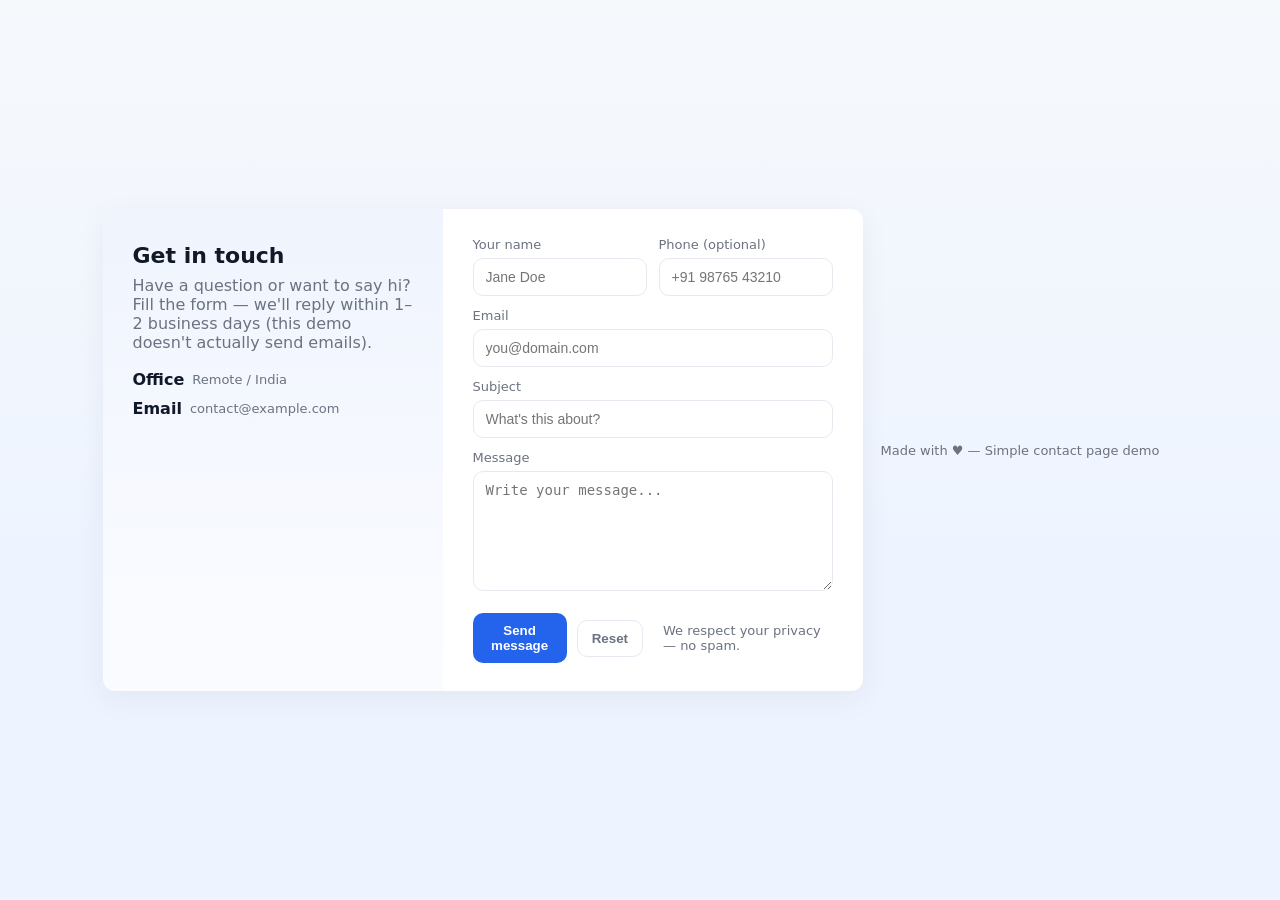
==== contact.html @ 79be1d79 "Create contact.html" ====
<!doctype html>
<html lang="en">
<head>
  <meta charset="utf-8" />
  <meta name="viewport" content="width=device-width, initial-scale=1" />
  <title>Contact Us — Simple Page</title>
  <style>
    :root{
      --bg:#f6f9fc;
      --card:#ffffff;
      --accent:#2463eb;
      --muted:#6b7280;
      --radius:12px;
      --maxw:760px;
      font-family: Inter, ui-sans-serif, system-ui, -apple-system, "Segoe UI", Roboto, "Helvetica Neue", Arial;
    }
    *{box-sizing:border-box}
    body{
      margin:0;
      background:linear-gradient(180deg,var(--bg),#eef4ff 60%);
      min-height:100vh;
      display:flex;
      align-items:center;
      justify-content:center;
      padding:40px 20px;
      color:#111827;
    }
    .card{
      width:100%;
      max-width:var(--maxw);
      background:var(--card);
      border-radius:var(--radius);
      box-shadow:0 8px 30px rgba(30,41,59,0.06);
      overflow:hidden;
      display:grid;
      grid-template-columns:1fr 420px;
    }
    @media (max-width:880px){
      .card{grid-template-columns:1fr;}
    }
    .info{
      padding:34px 30px;
      background:linear-gradient(180deg, rgba(36,99,235,0.07), rgba(36,99,235,0.02));
    }
    .info h1{margin:0 0 8px;font-size:22px}
    .info p{margin:0;color:var(--muted)}

    form{
      padding:28px 30px;
      display:flex;
      flex-direction:column;
      gap:12px;
    }
    .row{display:flex;gap:12px}
    .row .field{flex:1}
    label{
      font-size:13px;
      display:block;
      margin-bottom:6px;
      color:var(--muted);
    }
    input[type="text"], input[type="email"], textarea, input[type="tel"]{
      width:100%;
      padding:10px 12px;
      border:1px solid #e6e9ef;
      border-radius:10px;
      font-size:14px;
      outline:none;
      background:transparent;
    }
    textarea{min-height:120px;resize:vertical}
    input:focus, textarea:focus{box-shadow:0 0 0 4px rgba(36,99,235,0.08);border-color:var(--accent)}

    .actions{display:flex;gap:10px;align-items:center;margin-top:6px}
    button{
      appearance:none;
      border:0;
      padding:10px 14px;
      border-radius:10px;
      font-weight:600;
      cursor:pointer;
    }
    .btn-primary{background:var(--accent);color:white}
    .btn-ghost{background:transparent;border:1px solid #e6e9ef;color:var(--muted)}

    .note{font-size:13px;color:var(--muted)}
    .success{background:#ecfdf5;color:#065f46;padding:10px;border-radius:8px;border:1px solid #bbf7d0}
    .error{background:#fff1f2;color:#7f1d1d;padding:10px;border-radius:8px;border:1px solid #fecaca}

    footer{padding:12px 18px;font-size:13px;color:var(--muted);text-align:center}

    /* small helper */
    .hidden{display:none}
  </style>
</head>
<body>
  <main class="card" role="main">
    <section class="info" aria-labelledby="contact-heading">
      <h1 id="contact-heading">Get in touch</h1>
      <p>Have a question or want to say hi? Fill the form — we'll reply within 1–2 business days (this demo doesn't actually send emails).</p>

      <div style="margin-top:18px;display:flex;gap:10px;flex-direction:column">
        <div style="display:flex;gap:8px;align-items:center">
          <strong>Office</strong>
          <span style="color:var(--muted);font-size:13px">Remote / India</span>
        </div>
        <div style="display:flex;gap:8px;align-items:center">
          <strong>Email</strong>
          <span style="color:var(--muted);font-size:13px">contact@example.com</span>
        </div>
      </div>
    </section>

    <form id="contactForm" novalidate>
      <div class="row">
        <div class="field">
          <label for="name">Your name</label>
          <input id="name" name="name" type="text" required placeholder="Jane Doe">
        </div>
        <div class="field">
          <label for="phone">Phone (optional)</label>
          <input id="phone" name="phone" type="tel" placeholder="+91 98765 43210">
        </div>
      </div>

      <div>
        <label for="email">Email</label>
        <input id="email" name="email" type="email" required placeholder="you@domain.com">
      </div>

      <div>
        <label for="subject">Subject</label>
        <input id="subject" name="subject" type="text" required placeholder="What's this about?">
      </div>

      <div>
        <label for="message">Message</label>
        <textarea id="message" name="message" required placeholder="Write your message..."></textarea>
      </div>

      <div id="formFeedback" class="hidden" aria-live="polite"></div>

      <div class="actions">
        <button class="btn-primary" type="submit">Send message</button>
        <button class="btn-ghost" type="button" id="resetBtn">Reset</button>
        <div style="flex:1"></div>
        <div class="note">We respect your privacy — no spam.</div>
      </div>
    </form>

  </main>

  <footer>Made with ♥ — Simple contact page demo</footer>

  <script>
    // Simple client-side validation + fake send
    (function(){
      const form = document.getElementById('contactForm');
      const feedback = document.getElementById('formFeedback');
      const resetBtn = document.getElementById('resetBtn');

      function show(type, text){
        feedback.className = '';
        feedback.classList.add(type === 'success' ? 'success' : 'error');
        feedback.textContent = text;
        feedback.classList.remove('hidden');
      }

      function clearFeedback(){
        feedback.textContent = '';
        feedback.className = 'hidden';
      }

      function validEmail(email){
        // simple email check (not RFC-perfect but good for demo)
        return /^[^\s@]+@[^\s@]+\.[^\s@]+$/.test(email);
      }

      form.addEventListener('submit', function(e){
        e.preventDefault();
        clearFeedback();

        const data = new FormData(form);
        const name = (data.get('name') || '').trim();
        const email = (data.get('email') || '').trim();
        const subject = (data.get('subject') || '').trim();
        const message = (data.get('message') || '').trim();

        if(!name || !email || !subject || !message){
          show('error','Please complete all required fields.');
          return;
        }
        if(!validEmail(email)){
          show('error','Please enter a valid email address.');
          return;
        }

        // Simulate sending (no real backend in this demo)
        show('success','Sending message...');

        // fake delay to mimic network
        setTimeout(()=>{
          show('success', 'Thanks, ' + name + '! Your message has been received. (Demo — not actually sent)');
          form.reset();
        }, 800);
      });

      resetBtn.addEventListener('click', function(){
        form.reset();
        clearFeedback();
      });
    })();
  </script>
</body>
</html>
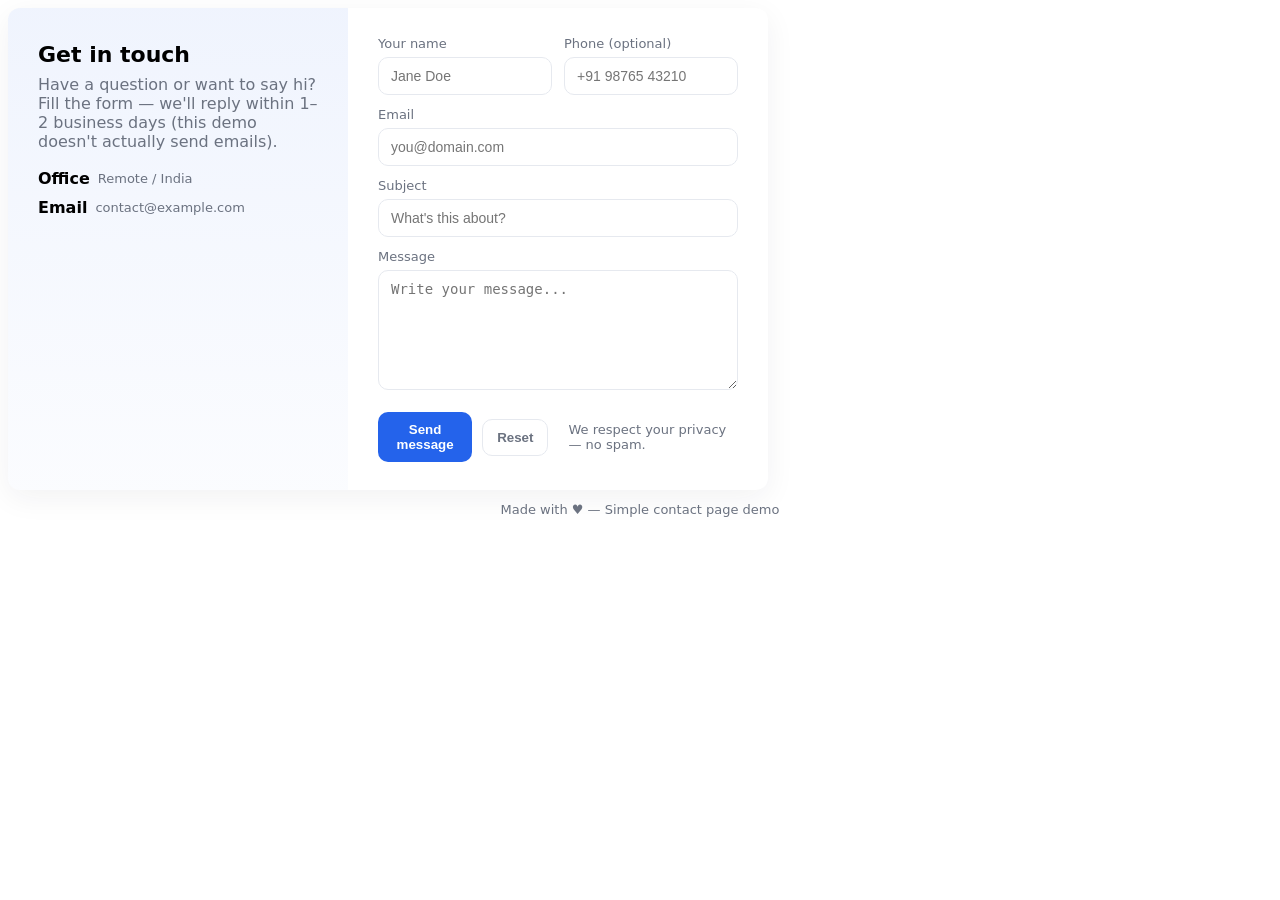
==== commit 45418a0f: "Update contact.html" ====
--- a/contact.html
+++ b/contact.html
@@ -15,16 +15,7 @@
       font-family: Inter, ui-sans-serif, system-ui, -apple-system, "Segoe UI", Roboto, "Helvetica Neue", Arial;
     }
     *{box-sizing:border-box}
-    body{
-      margin:0;
-      background:linear-gradient(180deg,var(--bg),#eef4ff 60%);
-      min-height:100vh;
-      display:flex;
-      align-items:center;
-      justify-content:center;
-      padding:40px 20px;
-      color:#111827;
-    }
+  
     .card{
       width:100%;
       max-width:var(--maxw);
